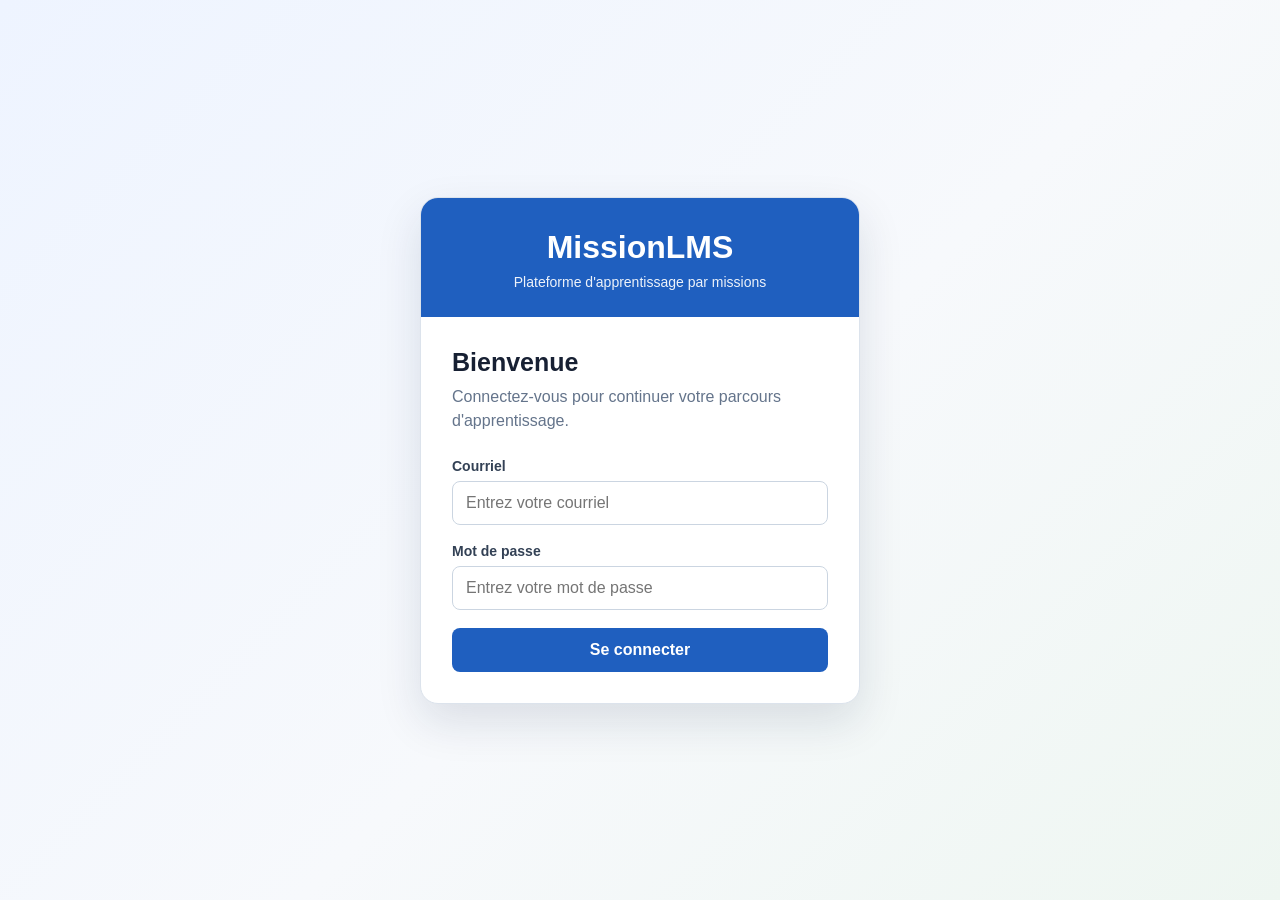
==== frontend/index.html @ 3b76dc15 "Initial MissionLMS Docker version" ====
<!DOCTYPE html>
<html lang="fr">

<head>

    <meta charset="UTF-8">

    <meta
        name="viewport"
        content="width=device-width, initial-scale=1.0"
    >

    <title>MissionLMS</title>

    <!-- CSS -->
    <link
        rel="stylesheet"
        href="css/style.css"
    >

</head>


<body>

<header>

    <div class="brand-block">
        <h1>MissionLMS</h1>
        <span class="brand-subtitle">
            Apprendre par missions
        </span>
    </div>

    <div
        class="region-mark"
        aria-label="Québec"
    >
        ⚜ Québec
    </div>

    <button
        type="button"
        class="Déconnexion-button"
        onclick="Déconnexion()"
    >
        Déconnexion
    </button>

</header>


<div class="container">

    <!-- =====================================================
         STUDENT INFORMATION
         ===================================================== -->

    <div
        id="student-card"
        class="student-card"
    >

        <h2 id="student-name">
            Chargement de l’étudiant…
        </h2>

        <p id="student-email"></p>

    </div>


    <!-- =====================================================
         MISSIONS SCREEN
         ===================================================== -->

    <div id="missions-screen">

        <h2>Mes missions</h2>

        <div id="missions">
            Chargement des missions…
        </div>

    </div>


    <!-- =====================================================
         MISSION SCREEN
         ===================================================== -->

    <div
        id="mission-screen"
        style="display: none;"
    >

        <button
            class="back-button"
            onclick="showMissions()"
        >
            ← Retour aux missions
        </button>


        <h2 id="mission-title">
            Mission
        </h2>


        <div id="mission-status"></div>


        <!-- =================================================
             LESSONS
             ================================================= -->

        <h3>Leçons</h3>

        <div id="lessons">
            Chargement des leçons…
        </div>


        <!-- =================================================
             ASSIGNMENTS
             ================================================= -->

        <h3>Travail</h3>

        <div id="assignments">
            Chargement du travail…
        </div>

    </div>

</div>


<!-- =========================================================
     JAVASCRIPT
     ========================================================= -->

<script src="js/auth.js"></script>

<!-- Cache-busting: force the browser to load the current app.js -->
<script src="js/app.js?v=2"></script>

</body>

</html>
---- frontend/css/style.css ----
:root {
    --primary: #1f5fbf;
    --primary-dark: #174a95;
    --primary-soft: #eaf2ff;

    --success: #16803c;
    --success-soft: #eaf8ef;

    --warning: #a16207;
    --warning-soft: #fff7df;

    --danger: #b42318;
    --danger-soft: #fff0ef;

    --text: #172033;
    --muted: #64748b;
    --border: #dce3ec;
    --surface: #fff;
    --background: #f4f7fb;

    --shadow: 0 8px 25px rgba(15, 35, 65, .08);
    --radius: 14px;
}


/* =========================================================
   GLOBAL
   ========================================================= */

* {
    box-sizing: border-box;
}

body {
    margin: 0;
    font-family: Arial, Helvetica, sans-serif;
    background: var(--background);
    color: var(--text);
}

button,
input,
textarea,
select {
    font: inherit;
}


/* =========================================================
   HEADER
   ========================================================= */

header {
    min-height: 72px;
    background: #fff;
    border-bottom: 1px solid var(--border);

    display: flex;
    align-items: center;
    gap: 20px;

    padding: 14px 32px;

    position: sticky;
    top: 0;
    z-index: 20;
}

.brand-block {
    min-width: 190px;
}

.brand-block h1 {
    margin: 0;
    color: var(--primary);
    font-size: 24px;
    letter-spacing: -.4px;
}

.brand-subtitle {
    display: block;
    margin-top: 2px;
    color: var(--muted);
    font-size: 12px;
}

.region-mark {
    color: #1f2937;
    font-weight: 700;
    white-space: nowrap;
    letter-spacing: .2px;
}

header .region-mark {
    margin-left: auto;
}

.logout-button {
    border: 1px solid var(--border);
    background: #fff;
    color: #334155;

    padding: 9px 15px;
    border-radius: 8px;

    cursor: pointer;
    font-weight: 600;
}

.logout-button:hover {
    background: #f8fafc;
    border-color: #b9c4d2;
}


/* =========================================================
   GENERAL CONTAINER
   ========================================================= */

.container {
    width: min(100% - 32px, 980px);
    margin: 34px auto 60px;
}


/* =========================================================
   STUDENT
   ========================================================= */

.student-card {
    background: var(--surface);
    border: 1px solid var(--border);
    border-radius: var(--radius);

    padding: 25px 28px;
    margin-bottom: 28px;

    box-shadow: var(--shadow);
}

.student-card h2 {
    margin: 0 0 6px;
    font-size: 25px;
}

.student-card p {
    margin: 0;
    color: var(--muted);
}

#missions-screen > h2 {
    margin: 0 0 18px;
    font-size: 25px;
}


/* =========================================================
   MISSIONS
   ========================================================= */

.mission {
    background: #fff;
    border: 1px solid var(--border);
    border-left: 5px solid #cbd5e1;
    border-radius: var(--radius);

    padding: 23px 24px;
    margin-bottom: 15px;

    box-shadow: 0 3px 12px rgba(15, 35, 65, .05);

    transition: .15s;
}

.mission.unlocked {
    border-left-color: var(--success);
}

.mission.unlocked:hover {
    transform: translateY(-1px);
    box-shadow: var(--shadow);
}

.mission.locked {
    opacity: .65;
    background: #f9fafb;
}

.mission h3 {
    margin: 0 0 15px;
    font-size: 19px;
}

.mission p {
    margin: 8px 0;
    color: #475569;
}


/* =========================================================
   STATUS
   ========================================================= */

.status {
    display: inline-flex;
    align-items: center;

    margin: 13px 0 3px;
    padding: 6px 10px;

    border-radius: 999px;

    font-size: 13px;
    font-weight: 700;
}

.status.unlocked {
    background: var(--success-soft);
    color: var(--success);
}

.status.locked {
    background: #eef1f5;
    color: #64748b;
}

.status.completed {
    background: var(--primary-soft);
    color: var(--primary);
}


/* =========================================================
   BUTTONS
   ========================================================= */

.mission-button,
.back-button,
.submit-button {
    border: 0;
    border-radius: 8px;

    cursor: pointer;
    font-weight: 700;

    transition: .2s;
}

.mission-button {
    padding: 10px 17px;
    margin-top: 12px;
}

.open-button {
    background: var(--primary);
    color: #fff;
}

.open-button:hover {
    background: var(--primary-dark);
}

.locked-button {
    background: #e2e8f0;
    color: #64748b;
    cursor: not-allowed;
}

.back-button {
    background: #334155;
    color: #fff;

    padding: 10px 17px;
    margin-bottom: 22px;
}

.back-button:hover {
    background: #1e293b;
}

.submit-button {
    background: var(--success);
    color: #fff;

    padding: 12px 20px;
    margin-top: 12px;
}

.submit-button:hover {
    background: #116530;
}

.submit-button:disabled {
    background: #94a3b8;
    cursor: not-allowed;
}


/* =========================================================
   MISSION DETAILS
   ========================================================= */

#mission-title {
    margin: 0 0 8px;
    font-size: 28px;
}

#mission-screen > h3 {
    margin: 30px 0 14px;
    font-size: 20px;
}


/* =========================================================
   LESSONS / ASSIGNMENTS
   ========================================================= */

.lesson,
.assignment {
    background: #fff;

    border: 1px solid var(--border);
    border-radius: var(--radius);

    padding: 25px;
    margin-bottom: 18px;

    box-shadow: 0 3px 12px rgba(15, 35, 65, .05);
}

.lesson {
    border-left: 4px solid var(--primary);
}

.assignment {
    border-left: 4px solid #7c3aed;
}

.lesson h3,
.assignment h3 {
    margin: 0 0 14px;
    font-size: 19px;
}

.lesson-content,
.assignment-instructions {
    line-height: 1.75;
    color: #334155;
    white-space: pre-wrap;
}


/* =========================================================
   ASSIGNMENT ANSWER
   ========================================================= */

.answer-label {
    display: block;

    margin-top: 22px;
    margin-bottom: 8px;

    font-weight: 700;
    color: #334155;
}

.answer-box {
    width: 100%;
    min-height: 220px;

    padding: 14px;

    border: 1px solid #cbd5e1;
    border-radius: 9px;

    background: #fbfcfe;
    color: #172033;

    font-family: Consolas, "Courier New", monospace;
    font-size: 14px;
    line-height: 1.55;

    resize: vertical;
}

.answer-box:focus {
    outline: none;
    border-color: var(--primary);

    box-shadow:
        0 0 0 3px rgba(31, 95, 191, .12);
}


/* =========================================================
   RESULTS
   ========================================================= */

.submission-result {
    margin-top: 18px;
    padding: 16px;
    border-radius: 10px;
}

.success {
    background: var(--success-soft);
    color: #166534;
    border: 1px solid #b7e4c7;
}

.warning {
    background: var(--warning-soft);
    color: #854d0e;
    border: 1px solid #f1d58a;
}

.error {
    background: var(--danger-soft);
    color: #991b1b;

    padding: 15px;
    border-radius: 9px;

    border: 1px solid #f4c7c3;
}

.loading,
.no-data {
    color: var(--muted);
}

.no-data {
    padding: 12px 0;
}

.score {
    font-size: 22px;
    font-weight: 800;
    margin-top: 10px;
}


/* =========================================================
   LOGIN PAGE
   ========================================================= */

.login-page {
    min-height: 100vh;

    background: linear-gradient(
        135deg,
        #eef4ff 0%,
        #f7f9fc 55%,
        #eef6f1 100%
    );
}

.login-container {
    min-height: 100vh;

    display: flex;
    align-items: center;
    justify-content: center;

    padding: 24px;
}

.login-card {
    width: 100%;
    max-width: 440px;

    overflow: hidden;

    background: #fff;

    border: 1px solid var(--border);
    border-radius: 18px;

    box-shadow:
        0 18px 45px rgba(15, 35, 65, .12);
}

.login-header {
    padding: 31px 30px 27px;

    background: var(--primary);
    color: #fff;

    text-align: center;
}

.login-header h1 {
    margin: 0;
    font-size: 32px;
}

.login-header p {
    margin: 8px 0 0;
    font-size: 14px;
    opacity: .92;
}

.login-content {
    padding: 31px;
}

.login-content h2 {
    margin: 0;
    font-size: 25px;
}

.login-subtitle {
    color: var(--muted);

    margin: 8px 0 25px;

    line-height: 1.5;
}


/* =========================================================
   LOGIN FORM
   ========================================================= */

.form-group {
    margin-bottom: 18px;
}

.form-group label {
    display: block;

    margin-bottom: 7px;

    font-size: 14px;
    font-weight: 700;

    color: #334155;
}

.form-group input {
    width: 100%;

    padding: 12px 13px;

    border: 1px solid #cbd5e1;
    border-radius: 8px;

    background: #fff;

    outline: none;
}

.form-group input:focus {
    border-color: var(--primary);

    box-shadow:
        0 0 0 3px rgba(31, 95, 191, .12);
}

.login-button {
    width: 100%;

    padding: 13px;

    border: 0;
    border-radius: 8px;

    background: var(--primary);
    color: #fff;

    font-weight: 700;

    cursor: pointer;
}

.login-button:hover {
    background: var(--primary-dark);
}

.login-error:empty {
    display: none;
}

.login-error {
    margin: 16px 0 0;

    padding: 10px 12px;

    border-radius: 8px;

    background: var(--danger-soft);
    color: var(--danger);

    text-align: center;

    font-size: 14px;
}


/* =========================================================
   RESPONSIVE
   ========================================================= */

@media (max-width: 700px) {

    header {
        padding: 13px 17px;
    }

    header .region-mark {
        display: none;
    }

    .container {
        width: min(100% - 22px, 980px);
        margin-top: 22px;
    }

    .student-card,
    .lesson,
    .assignment {
        padding: 20px;
    }
}
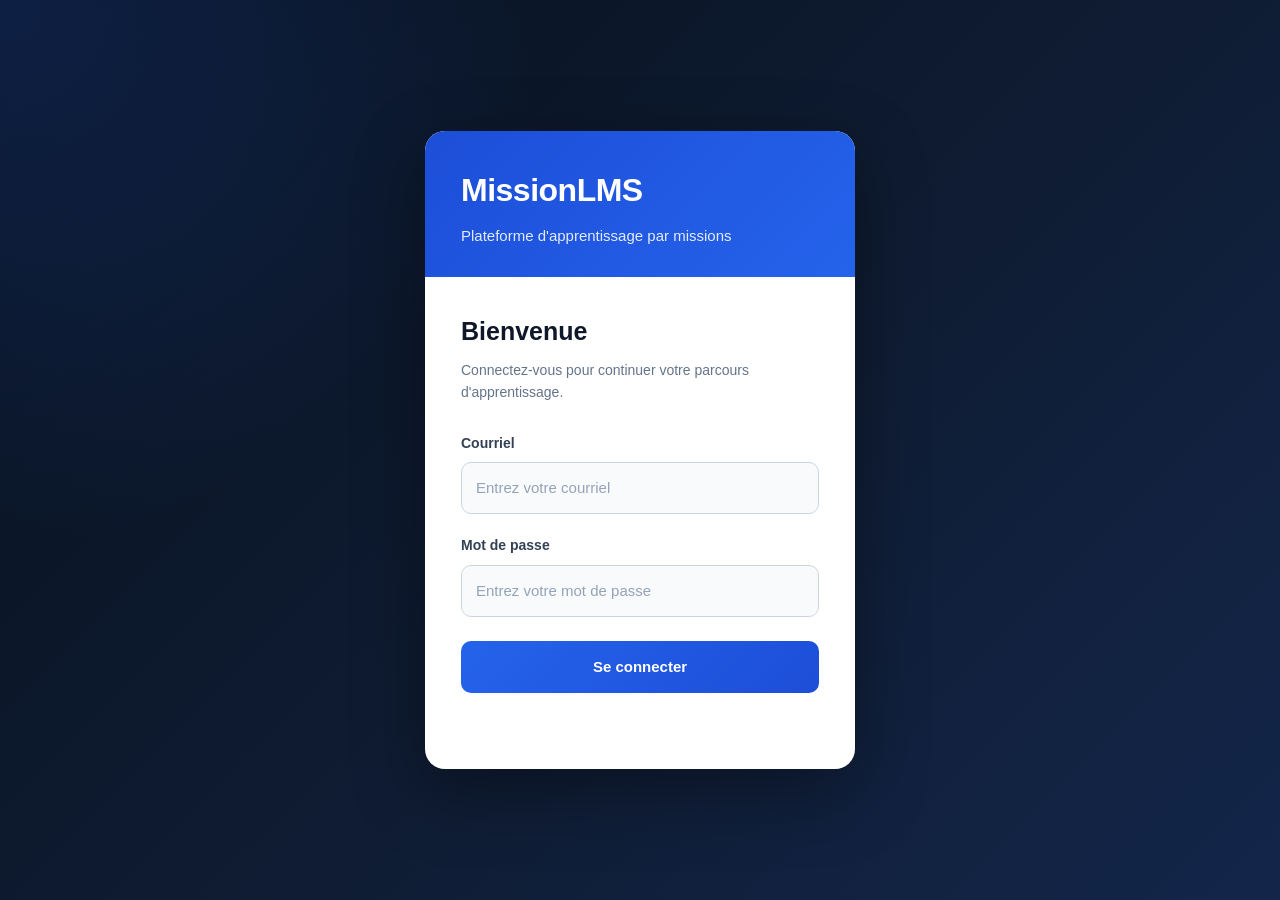
==== commit 8fe1831a: "Add media gallery and lesson resources" ====
--- a/frontend/index.html
+++ b/frontend/index.html
@@ -2,7 +2,6 @@
 <html lang="fr">
 
 <head>
-
     <meta charset="UTF-8">
 
     <meta
@@ -12,139 +11,157 @@
 
     <title>MissionLMS</title>
 
-    <!-- CSS -->
     <link
         rel="stylesheet"
-        href="css/style.css"
+        href="css/style.css?v=3"
     >
-
 </head>
-
 
 <body>
 
-<header>
+    <!-- =====================================================
+         HEADER
+         ===================================================== -->
 
-    <div class="brand-block">
-        <h1>MissionLMS</h1>
-        <span class="brand-subtitle">
-            Apprendre par missions
-        </span>
-    </div>
+    <header>
 
-    <div
-        class="region-mark"
-        aria-label="Québec"
-    >
-        ⚜ Québec
-    </div>
+        <div>
+            <h1>MissionLMS</h1>
+            <p>Formation par missions</p>
+        </div>
 
-    <button
-        type="button"
-        class="Déconnexion-button"
-        onclick="Déconnexion()"
-    >
-        Déconnexion
-    </button>
+        <button
+            type="button"
+            class="logout-button"
+            onclick="Déconnexion()"
+        >
+            Déconnexion
+        </button>
 
-</header>
+    </header>
 
 
-<div class="container">
+    <main class="container">
 
-    <!-- =====================================================
-         STUDENT INFORMATION
-         ===================================================== -->
+        <!-- =================================================
+             STUDENT
+             ================================================= -->
 
-    <div
-        id="student-card"
-        class="student-card"
-    >
+        <section class="student-card">
 
-        <h2 id="student-name">
-            Chargement de l’étudiant…
-        </h2>
+            <div>
+                <h2 id="student-name">
+                    Chargement...
+                </h2>
 
-        <p id="student-email"></p>
+                <p id="student-email"></p>
+            </div>
 
-    </div>
-
-
-    <!-- =====================================================
-         MISSIONS SCREEN
-         ===================================================== -->
-
-    <div id="missions-screen">
-
-        <h2>Mes missions</h2>
-
-        <div id="missions">
-            Chargement des missions…
-        </div>
-
-    </div>
-
-
-    <!-- =====================================================
-         MISSION SCREEN
-         ===================================================== -->
-
-    <div
-        id="mission-screen"
-        style="display: none;"
-    >
-
-        <button
-            class="back-button"
-            onclick="showMissions()"
-        >
-            ← Retour aux missions
-        </button>
-
-
-        <h2 id="mission-title">
-            Mission
-        </h2>
-
-
-        <div id="mission-status"></div>
+        </section>
 
 
         <!-- =================================================
-             LESSONS
+             MISSIONS SCREEN
              ================================================= -->
 
-        <h3>Leçons</h3>
+        <div id="missions-screen">
 
-        <div id="lessons">
-            Chargement des leçons…
+            <section>
+
+                <h2>Mes missions</h2>
+
+                <div id="missions">
+                    <p class="loading">
+                        Chargement des missions…
+                    </p>
+                </div>
+
+            </section>
+
         </div>
 
 
         <!-- =================================================
-             ASSIGNMENTS
+             MISSION SCREEN
              ================================================= -->
 
-        <h3>Travail</h3>
+        <div
+            id="mission-screen"
+            style="display: none;"
+        >
 
-        <div id="assignments">
-            Chargement du travail…
+            <button
+                type="button"
+                class="back-button"
+                onclick="showMissions()"
+            >
+                ← Retour aux missions
+            </button>
+
+
+            <section class="mission-header">
+
+                <h2 id="mission-title">
+                    Mission
+                </h2>
+
+                <div id="mission-status"></div>
+
+            </section>
+
+
+            <!-- =============================================
+                 LESSONS
+                 ============================================= -->
+
+            <section class="content-section">
+
+                <h2>Contenu pédagogique</h2>
+
+                <div id="lessons">
+
+                    <p class="loading">
+                        Chargement des leçons…
+                    </p>
+
+                </div>
+
+            </section>
+
+
+            <!-- =============================================
+                 ASSIGNMENTS
+                 ============================================= -->
+
+            <section class="content-section">
+
+                <h2>Travail à remettre</h2>
+
+                <div id="assignments">
+
+                    <p class="loading">
+                        Chargement du travail…
+                    </p>
+
+                </div>
+
+            </section>
+
         </div>
 
-    </div>
-
-</div>
+    </main>
 
 
-<!-- =========================================================
-     JAVASCRIPT
-     ========================================================= -->
+    <!-- =====================================================
+         JAVASCRIPT
+         ===================================================== -->
 
-<script src="js/auth.js"></script>
+    <script src="js/auth.js"></script>
 
-<!-- Cache-busting: force the browser to load the current app.js -->
-<script src="js/app.js?v=2"></script>
+    <script src="js/markdown.js?v=1"></script>
+
+    <script src="js/app.js?v=3"></script>
 
 </body>
 
-</html>+</html>
--- a/frontend/css/style.css
+++ b/frontend/css/style.css
@@ -1,41 +1,68 @@
+/* =========================================================
+   MISSIONLMS — COMPLETE STYLESHEET
+   ========================================================= */
+
 :root {
-    --primary: #1f5fbf;
-    --primary-dark: #174a95;
-    --primary-soft: #eaf2ff;
-
-    --success: #16803c;
-    --success-soft: #eaf8ef;
-
-    --warning: #a16207;
-    --warning-soft: #fff7df;
-
-    --danger: #b42318;
-    --danger-soft: #fff0ef;
+    --primary: #2563eb;
+    --primary-dark: #1d4ed8;
+    --primary-soft: #dbeafe;
+
+    --success: #15803d;
+    --success-bg: #f0fdf4;
+    --success-border: #bbf7d0;
+
+    --warning: #92400e;
+    --warning-bg: #fffbeb;
+    --warning-border: #fde68a;
+
+    --danger: #b91c1c;
 
     --text: #172033;
+    --text-soft: #475569;
     --muted: #64748b;
-    --border: #dce3ec;
-    --surface: #fff;
-    --background: #f4f7fb;
-
-    --shadow: 0 8px 25px rgba(15, 35, 65, .08);
+
+    --background: #f5f7fb;
+    --surface: #ffffff;
+
+    --border: #e2e8f0;
+
+    --shadow:
+        0 8px 24px rgba(15, 23, 42, 0.07);
+
     --radius: 14px;
 }
 
 
 /* =========================================================
-   GLOBAL
+   RESET
    ========================================================= */
 
 * {
     box-sizing: border-box;
 }
 
+html {
+    scroll-behavior: smooth;
+}
+
 body {
     margin: 0;
-    font-family: Arial, Helvetica, sans-serif;
+
     background: var(--background);
+
     color: var(--text);
+
+    font-family:
+        Inter,
+        -apple-system,
+        BlinkMacSystemFont,
+        "Segoe UI",
+        Roboto,
+        Arial,
+        sans-serif;
+
+    font-size: 16px;
+    line-height: 1.6;
 }
 
 button,
@@ -45,81 +72,130 @@
     font: inherit;
 }
 
+button {
+    cursor: pointer;
+}
+
 
 /* =========================================================
    HEADER
    ========================================================= */
 
 header {
-    min-height: 72px;
-    background: #fff;
-    border-bottom: 1px solid var(--border);
-
     display: flex;
     align-items: center;
-    gap: 20px;
-
-    padding: 14px 32px;
-
-    position: sticky;
-    top: 0;
-    z-index: 20;
-}
-
-.brand-block {
-    min-width: 190px;
-}
-
-.brand-block h1 {
+    justify-content: space-between;
+
+    gap: 24px;
+
+    padding: 18px 32px;
+
+    background: #ffffff;
+    border-bottom: 1px solid var(--border);
+
+    box-shadow:
+        0 2px 10px rgba(15, 23, 42, 0.04);
+}
+
+header h1 {
     margin: 0;
-    color: var(--primary);
-    font-size: 24px;
-    letter-spacing: -.4px;
-}
-
-.brand-subtitle {
-    display: block;
-    margin-top: 2px;
+
+    color: var(--text);
+
+    font-size: 23px;
+    font-weight: 800;
+    letter-spacing: -0.4px;
+}
+
+header p {
+    margin: 2px 0 0;
+
     color: var(--muted);
-    font-size: 12px;
-}
-
-.region-mark {
-    color: #1f2937;
+
+    font-size: 13px;
+}
+
+
+/* =========================================================
+   GENERAL LAYOUT
+   ========================================================= */
+
+.container {
+    width: min(1120px, calc(100% - 40px));
+
+    margin: 30px auto 60px;
+}
+
+section {
+    margin-bottom: 24px;
+}
+
+section > h2 {
+    margin: 0 0 16px;
+
+    color: var(--text);
+
+    font-size: 21px;
+    font-weight: 800;
+}
+
+.loading {
+    color: var(--muted);
+}
+
+
+/* =========================================================
+   BUTTONS
+   ========================================================= */
+
+button {
+    border: 0;
+    border-radius: 9px;
+
+    transition:
+        background 0.15s ease,
+        border-color 0.15s ease,
+        transform 0.15s ease;
+}
+
+button:active {
+    transform: translateY(1px);
+}
+
+.logout-button {
+    padding: 9px 15px;
+
+    border: 1px solid var(--border);
+
+    background: #ffffff;
+
+    color: var(--text-soft);
+
+    font-size: 14px;
     font-weight: 700;
-    white-space: nowrap;
-    letter-spacing: .2px;
-}
-
-header .region-mark {
-    margin-left: auto;
-}
-
-.logout-button {
-    border: 1px solid var(--border);
-    background: #fff;
-    color: #334155;
-
-    padding: 9px 15px;
-    border-radius: 8px;
-
-    cursor: pointer;
-    font-weight: 600;
 }
 
 .logout-button:hover {
     background: #f8fafc;
-    border-color: #b9c4d2;
-}
-
-
-/* =========================================================
-   GENERAL CONTAINER
-   ========================================================= */
-
-.container {
-    width: min(100% - 32px, 980px);
-    margin: 34px auto 60px;
+}
+
+.back-button {
+    margin-bottom: 20px;
+    padding: 9px 14px;
+
+    border: 1px solid var(--border);
+
+    background: #ffffff;
+
+    color: var(--text-soft);
+
+    font-size: 14px;
+    font-weight: 700;
+}
+
+.back-button:hover {
+    border-color: #cbd5e1;
+    background: #f8fafc;
 }
 
 
@@ -128,497 +204,1277 @@
    ========================================================= */
 
 .student-card {
-    background: var(--surface);
+    display: flex;
+    align-items: center;
+    justify-content: space-between;
+
+    margin-bottom: 28px;
+    padding: 18px 22px;
+
     border: 1px solid var(--border);
     border-radius: var(--radius);
 
-    padding: 25px 28px;
-    margin-bottom: 28px;
+    background: var(--surface);
 
     box-shadow: var(--shadow);
 }
 
 .student-card h2 {
-    margin: 0 0 6px;
-    font-size: 25px;
+    margin: 0;
+
+    font-size: 18px;
+    font-weight: 800;
 }
 
 .student-card p {
+    margin: 3px 0 0;
+
+    color: var(--muted);
+
+    font-size: 14px;
+}
+
+
+/* =========================================================
+   MISSIONS LIST
+   ========================================================= */
+
+#missions {
+    display: grid;
+
+    grid-template-columns:
+        repeat(auto-fit, minmax(270px, 1fr));
+
+    gap: 18px;
+}
+
+.mission-card {
+    position: relative;
+
+    padding: 22px;
+
+    border: 1px solid var(--border);
+    border-radius: var(--radius);
+
+    background: var(--surface);
+
+    box-shadow: var(--shadow);
+
+    transition:
+        transform 0.15s ease,
+        box-shadow 0.15s ease,
+        border-color 0.15s ease;
+}
+
+.mission-card:hover {
+    transform: translateY(-2px);
+
+    border-color: #cbd5e1;
+
+    box-shadow:
+        0 12px 30px rgba(15, 23, 42, 0.09);
+}
+
+.mission-card h3 {
+    margin: 0 0 8px;
+
+    color: var(--text);
+
+    font-size: 18px;
+    font-weight: 800;
+}
+
+.mission-card p {
+    margin: 7px 0;
+
+    color: var(--text-soft);
+}
+
+.mission-card button {
+    margin-top: 12px;
+    padding: 9px 14px;
+
+    background: var(--primary);
+
+    color: #ffffff;
+
+    font-weight: 700;
+}
+
+.mission-card button:hover {
+    background: var(--primary-dark);
+}
+
+
+/* =========================================================
+   MISSION HEADER
+   ========================================================= */
+
+.mission-header {
+    padding: 22px 24px;
+
+    border: 1px solid var(--border);
+    border-radius: var(--radius);
+
+    background: var(--surface);
+
+    box-shadow: var(--shadow);
+}
+
+.mission-header h2 {
+    margin: 0 0 10px;
+
+    font-size: 24px;
+    font-weight: 850;
+    letter-spacing: -0.3px;
+}
+
+#mission-status {
+    color: var(--success);
+
+    font-size: 14px;
+    font-weight: 750;
+}
+
+
+/* =========================================================
+   CONTENT SECTIONS
+   ========================================================= */
+
+.content-section {
+    margin-top: 24px;
+}
+
+#lessons,
+#assignments {
+    display: flex;
+    flex-direction: column;
+
+    gap: 20px;
+}
+
+
+/* =========================================================
+   LESSON CARD
+   ========================================================= */
+
+.lesson {
+    overflow: hidden;
+
+    border: 1px solid var(--border);
+    border-radius: var(--radius);
+
+    background: var(--surface);
+
+    box-shadow: var(--shadow);
+}
+
+.lesson > h3 {
     margin: 0;
-    color: var(--muted);
-}
-
-#missions-screen > h2 {
-    margin: 0 0 18px;
-    font-size: 25px;
-}
-
-
-/* =========================================================
-   MISSIONS
-   ========================================================= */
-
-.mission {
-    background: #fff;
-    border: 1px solid var(--border);
-    border-left: 5px solid #cbd5e1;
-    border-radius: var(--radius);
-
-    padding: 23px 24px;
-    margin-bottom: 15px;
-
-    box-shadow: 0 3px 12px rgba(15, 35, 65, .05);
-
-    transition: .15s;
-}
-
-.mission.unlocked {
-    border-left-color: var(--success);
-}
-
-.mission.unlocked:hover {
-    transform: translateY(-1px);
-    box-shadow: var(--shadow);
-}
-
-.mission.locked {
-    opacity: .65;
-    background: #f9fafb;
-}
-
-.mission h3 {
-    margin: 0 0 15px;
+    padding: 18px 24px;
+
+    border-bottom: 1px solid var(--border);
+
+    background: #f8fafc;
+
+    color: var(--text);
+
+    font-size: 17px;
+    font-weight: 800;
+}
+
+.lesson-content {
+    padding: 26px 30px;
+}
+
+
+/* =========================================================
+   MARKDOWN — GENERAL
+   ========================================================= */
+
+.markdown-content {
+    white-space: normal;
+
+    color: var(--text-soft);
+
+    line-height: 1.65;
+}
+
+.markdown-content p {
+    margin: 11px 0 15px;
+
+    color: var(--text-soft);
+
+    line-height: 1.7;
+}
+
+
+/* =========================================================
+   MARKDOWN — MISSION TITLE
+   ========================================================= */
+
+.markdown-content h2 {
+    margin: 0 0 30px;
+    padding: 17px 20px;
+
+    border: 1px solid var(--primary-soft);
+    border-left: 5px solid var(--primary);
+    border-radius: 10px;
+
+    background: #f8fbff;
+
+    color: var(--text);
+
+    font-size: 24px;
+    font-weight: 850;
+    line-height: 1.3;
+}
+
+
+/* =========================================================
+   MARKDOWN — STEPS
+   ========================================================= */
+
+.markdown-content h3 {
+    margin: 30px 0 16px;
+    padding-bottom: 10px;
+
+    border-bottom: 1px solid var(--border);
+
+    color: var(--text);
+
     font-size: 19px;
-}
-
-.mission p {
-    margin: 8px 0;
-    color: #475569;
-}
-
-
-/* =========================================================
-   STATUS
-   ========================================================= */
-
-.status {
+    font-weight: 800;
+    line-height: 1.35;
+}
+
+.markdown-content h4 {
+    margin: 24px 0 12px;
+
+    color: var(--text);
+
+    font-size: 17px;
+    font-weight: 800;
+}
+
+
+/* =========================================================
+   MARKDOWN — ACTION ITEMS
+   ========================================================= */
+
+.markdown-content .markdown-item {
+    display: flex;
+    align-items: flex-start;
+
+    gap: 10px;
+
+    margin: 5px 0;
+    padding: 6px 9px;
+
+    border-radius: 7px;
+
+    color: var(--text-soft);
+
+    line-height: 1.55;
+}
+
+.markdown-content .markdown-item:hover {
+    background: #f8fafc;
+}
+
+.markdown-content .markdown-bullet {
+    flex: 0 0 18px;
+
     display: inline-flex;
     align-items: center;
-
-    margin: 13px 0 3px;
-    padding: 6px 10px;
+    justify-content: center;
+
+    padding-top: 1px;
+
+    color: var(--primary);
+
+    font-size: 14px;
+    font-weight: 900;
+}
+
+
+/* =========================================================
+   MARKDOWN — ◆ DETAIL ITEMS
+   ========================================================= */
+
+.markdown-content .markdown-diamond {
+    margin: 3px 0;
+    padding: 5px 9px;
+}
+
+.markdown-content .markdown-diamond .markdown-bullet {
+    font-size: 9px;
+}
+
+
+/* =========================================================
+   MARKDOWN — SUCCESS
+   ========================================================= */
+
+.markdown-content .markdown-check {
+    display: flex;
+    align-items: flex-start;
+
+    gap: 10px;
+
+    margin: 12px 0 16px;
+    padding: 10px 13px;
+
+    border: 1px solid var(--success-border);
+    border-radius: 8px;
+
+    background: var(--success-bg);
+
+    color: var(--success);
+
+    font-weight: 700;
+    line-height: 1.5;
+}
+
+.markdown-content .markdown-check-icon {
+    flex: 0 0 20px;
+
+    font-weight: 900;
+}
+
+
+/* =========================================================
+   MARKDOWN — WARNING
+   ========================================================= */
+
+.markdown-content .markdown-warning {
+    display: flex;
+    align-items: flex-start;
+
+    gap: 10px;
+
+    margin: 14px 0 17px;
+    padding: 11px 13px;
+
+    border: 1px solid var(--warning-border);
+    border-radius: 8px;
+
+    background: var(--warning-bg);
+
+    color: var(--warning);
+
+    line-height: 1.55;
+}
+
+.markdown-content .markdown-warning-icon {
+    flex: 0 0 20px;
+
+    font-weight: 900;
+}
+
+
+/* =========================================================
+   MARKDOWN — CHECKLIST
+   ========================================================= */
+
+.markdown-content .markdown-checklist {
+    display: flex;
+    align-items: flex-start;
+
+    gap: 10px;
+
+    margin: 4px 0;
+    padding: 6px 9px;
+
+    border-radius: 7px;
+
+    color: var(--text-soft);
+}
+
+.markdown-content .markdown-checkbox {
+    flex: 0 0 20px;
+
+    color: var(--primary);
+
+    font-size: 18px;
+    font-weight: 800;
+    line-height: 1.25;
+}
+
+
+/* =========================================================
+   MARKDOWN — LINKS
+   ========================================================= */
+
+.markdown-content a {
+    color: var(--primary);
+
+    font-weight: 650;
+    text-decoration: none;
+
+    overflow-wrap: anywhere;
+}
+
+.markdown-content a:hover {
+    text-decoration: underline;
+}
+
+
+/* =========================================================
+   MARKDOWN — INLINE CODE
+   ========================================================= */
+
+.markdown-content .inline-code {
+    display: inline-block;
+
+    padding: 2px 7px;
+
+    border: 1px solid #d8dee8;
+    border-radius: 5px;
+
+    background: #f1f5f9;
+
+    color: #1e293b;
+
+    font-family:
+        Consolas,
+        "Courier New",
+        monospace;
+
+    font-size: 0.92em;
+}
+
+
+/* =========================================================
+   MARKDOWN — CODE / PROMPT BOXES
+   ========================================================= */
+
+.markdown-content .code-block {
+    margin: 14px 0 20px;
+
+    overflow: hidden;
+
+    border: 1px solid #263244;
+    border-radius: 9px;
+
+    background: #111827;
+
+    box-shadow:
+        0 5px 14px rgba(15, 23, 42, 0.10);
+}
+
+.markdown-content .code-language {
+    padding: 6px 15px;
+
+    border-bottom: 1px solid #334155;
+
+    background: #1e293b;
+
+    color: #94a3b8;
+
+    font-family:
+        Consolas,
+        "Courier New",
+        monospace;
+
+    font-size: 11px;
+    font-weight: 700;
+
+    text-transform: uppercase;
+}
+
+.markdown-content pre {
+    margin: 0;
+    padding: 16px 18px;
+
+    overflow-x: auto;
+
+    background: transparent;
+
+    white-space: pre-wrap;
+    word-break: normal;
+}
+
+.markdown-content pre code {
+    padding: 0;
+
+    border: 0;
+
+    background: transparent;
+
+    color: #f8fafc;
+
+    font-family:
+        Consolas,
+        "Courier New",
+        monospace;
+
+    font-size: 14px;
+    line-height: 1.6;
+}
+
+
+/* =========================================================
+   MARKDOWN — SEPARATOR
+   ========================================================= */
+
+.markdown-content hr {
+    height: 1px;
+
+    margin: 26px 0;
+
+    border: 0;
+
+    background: var(--border);
+}
+
+
+/* =========================================================
+   MARKDOWN — EMPHASIS
+   ========================================================= */
+
+.markdown-content strong {
+    color: var(--text);
+
+    font-weight: 800;
+}
+
+
+/* =========================================================
+   ASSIGNMENTS
+   ========================================================= */
+
+.assignment {
+    padding: 22px 24px;
+
+    border: 1px solid var(--border);
+    border-radius: var(--radius);
+
+    background: var(--surface);
+
+    box-shadow: var(--shadow);
+}
+
+.assignment h3 {
+    margin: 0 0 12px;
+
+    color: var(--text);
+
+    font-size: 18px;
+    font-weight: 800;
+}
+
+.assignment-instructions {
+    margin: 12px 0;
+
+    white-space: pre-wrap;
+
+    color: var(--text-soft);
+
+    line-height: 1.7;
+}
+
+.assignment textarea {
+    width: 100%;
+    min-height: 150px;
+
+    margin-top: 14px;
+    padding: 13px 14px;
+
+    resize: vertical;
+
+    border: 1px solid #cbd5e1;
+    border-radius: 9px;
+
+    background: #ffffff;
+
+    color: var(--text);
+
+    outline: none;
+}
+
+.assignment textarea:focus {
+    border-color: var(--primary);
+
+    box-shadow:
+        0 0 0 3px rgba(37, 99, 235, 0.10);
+}
+
+.assignment button {
+    margin-top: 12px;
+    padding: 10px 16px;
+
+    background: var(--primary);
+
+    color: #ffffff;
+
+    font-weight: 750;
+}
+
+.assignment button:hover {
+    background: var(--primary-dark);
+}
+
+
+/* =========================================================
+   COMMON STATUS / FEEDBACK CLASSES
+   ========================================================= */
+
+.success,
+.completed {
+    color: var(--success);
+}
+
+.error {
+    color: var(--danger);
+}
+
+.feedback {
+    margin-top: 14px;
+    padding: 12px 14px;
+
+    border-radius: 8px;
+
+    background: #f8fafc;
+
+    color: var(--text-soft);
+}
+
+
+/* =========================================================
+   RESPONSIVE
+   ========================================================= */
+
+@media (max-width: 700px) {
+
+    header {
+        padding: 15px 18px;
+    }
+
+    header h1 {
+        font-size: 20px;
+    }
+
+    .container {
+        width: min(100% - 24px, 1120px);
+
+        margin-top: 20px;
+    }
+
+    .student-card {
+        padding: 16px 18px;
+    }
+
+    .mission-header {
+        padding: 18px;
+    }
+
+    .mission-header h2 {
+        font-size: 21px;
+    }
+
+    .lesson > h3 {
+        padding: 15px 17px;
+    }
+
+    .lesson-content {
+        padding: 20px 17px;
+    }
+
+    .markdown-content h2 {
+        margin-bottom: 24px;
+        padding: 14px 15px;
+
+        font-size: 21px;
+    }
+
+    .markdown-content h3 {
+        margin-top: 26px;
+
+        font-size: 18px;
+    }
+
+    .markdown-content .markdown-item,
+    .markdown-content .markdown-diamond,
+    .markdown-content .markdown-check,
+    .markdown-content .markdown-warning,
+    .markdown-content .markdown-checklist {
+        padding-left: 7px;
+        padding-right: 7px;
+    }
+
+    .markdown-content pre {
+        padding: 14px;
+    }
+
+    .markdown-content pre code {
+        font-size: 13px;
+    }
+
+    #missions {
+        grid-template-columns: 1fr;
+    }
+}
+/* =========================================================
+   MISSION CARDS — ACTUAL APP.JS CLASSES
+   ========================================================= */
+
+#missions {
+    display: grid;
+    grid-template-columns: repeat(auto-fit, minmax(300px, 1fr));
+    gap: 20px;
+}
+
+/* Mission card */
+.mission {
+    padding: 24px;
+
+    border: 1px solid #e2e8f0;
+    border-radius: 14px;
+
+    background: #ffffff;
+
+    box-shadow:
+        0 8px 24px rgba(15, 23, 42, 0.07);
+
+    transition:
+        transform 0.15s ease,
+        box-shadow 0.15s ease,
+        border-color 0.15s ease;
+}
+
+.mission:hover {
+    transform: translateY(-2px);
+
+    box-shadow:
+        0 12px 30px rgba(15, 23, 42, 0.10);
+}
+
+/* Unlocked mission */
+.mission.unlocked {
+    border-left: 4px solid #2563eb;
+}
+
+/* Locked mission */
+.mission.locked {
+    opacity: 0.72;
+    border-left: 4px solid #94a3b8;
+}
+
+/* Mission title */
+.mission h3 {
+    margin: 0 0 16px;
+
+    color: #172033;
+
+    font-size: 18px;
+    font-weight: 800;
+    line-height: 1.4;
+}
+
+/* Mission information */
+.mission > p {
+    margin: 7px 0;
+
+    color: #475569;
+
+    font-size: 14px;
+}
+
+/* Status */
+.mission .status {
+    display: inline-flex;
+    align-items: center;
+
+    margin: 14px 0 4px;
+    padding: 5px 10px;
 
     border-radius: 999px;
 
     font-size: 13px;
-    font-weight: 700;
-}
-
-.status.unlocked {
-    background: var(--success-soft);
-    color: var(--success);
-}
-
-.status.locked {
-    background: #eef1f5;
+    font-weight: 750;
+}
+
+.mission .status.unlocked {
+    background: #eff6ff;
+    color: #1d4ed8;
+}
+
+.mission .status.completed {
+    background: #f0fdf4;
+    color: #15803d;
+}
+
+.mission .status.locked {
+    background: #f1f5f9;
     color: #64748b;
 }
 
-.status.completed {
-    background: var(--primary-soft);
-    color: var(--primary);
-}
-
-
-/* =========================================================
-   BUTTONS
-   ========================================================= */
-
-.mission-button,
-.back-button,
-.submit-button {
+/* Mission buttons */
+.mission-button {
+    display: block;
+
+    width: fit-content;
+
+    margin-top: 16px;
+    padding: 10px 16px;
+
     border: 0;
     border-radius: 8px;
 
+    font-size: 14px;
+    font-weight: 750;
+
     cursor: pointer;
-    font-weight: 700;
-
-    transition: .2s;
-}
-
-.mission-button {
-    padding: 10px 17px;
-    margin-top: 12px;
-}
-
+
+    transition:
+        background 0.15s ease,
+        transform 0.15s ease;
+}
+
+/* Start / review */
 .open-button {
-    background: var(--primary);
-    color: #fff;
+    background: #2563eb;
+    color: #ffffff;
 }
 
 .open-button:hover {
-    background: var(--primary-dark);
-}
-
+    background: #1d4ed8;
+}
+
+.open-button:active {
+    transform: translateY(1px);
+}
+
+/* Locked button */
 .locked-button {
     background: #e2e8f0;
     color: #64748b;
+
     cursor: not-allowed;
 }
 
-.back-button {
-    background: #334155;
-    color: #fff;
-
-    padding: 10px 17px;
-    margin-bottom: 22px;
-}
-
-.back-button:hover {
-    background: #1e293b;
-}
-
-.submit-button {
-    background: var(--success);
-    color: #fff;
-
-    padding: 12px 20px;
-    margin-top: 12px;
-}
-
-.submit-button:hover {
-    background: #116530;
-}
-
-.submit-button:disabled {
-    background: #94a3b8;
-    cursor: not-allowed;
-}
-
-
-/* =========================================================
-   MISSION DETAILS
-   ========================================================= */
-
-#mission-title {
-    margin: 0 0 8px;
-    font-size: 28px;
-}
-
-#mission-screen > h3 {
-    margin: 30px 0 14px;
-    font-size: 20px;
-}
-
-
-/* =========================================================
-   LESSONS / ASSIGNMENTS
-   ========================================================= */
-
-.lesson,
-.assignment {
-    background: #fff;
-
-    border: 1px solid var(--border);
-    border-radius: var(--radius);
-
-    padding: 25px;
-    margin-bottom: 18px;
-
-    box-shadow: 0 3px 12px rgba(15, 35, 65, .05);
-}
-
-.lesson {
-    border-left: 4px solid var(--primary);
-}
-
-.assignment {
-    border-left: 4px solid #7c3aed;
-}
-
-.lesson h3,
-.assignment h3 {
-    margin: 0 0 14px;
-    font-size: 19px;
-}
-
-.lesson-content,
-.assignment-instructions {
-    line-height: 1.75;
-    color: #334155;
-    white-space: pre-wrap;
-}
-
-
-/* =========================================================
-   ASSIGNMENT ANSWER
-   ========================================================= */
-
-.answer-label {
-    display: block;
-
-    margin-top: 22px;
-    margin-bottom: 8px;
-
-    font-weight: 700;
-    color: #334155;
-}
-
-.answer-box {
-    width: 100%;
-    min-height: 220px;
-
-    padding: 14px;
-
-    border: 1px solid #cbd5e1;
-    border-radius: 9px;
-
-    background: #fbfcfe;
-    color: #172033;
-
-    font-family: Consolas, "Courier New", monospace;
-    font-size: 14px;
-    line-height: 1.55;
-
-    resize: vertical;
-}
-
-.answer-box:focus {
-    outline: none;
-    border-color: var(--primary);
-
-    box-shadow:
-        0 0 0 3px rgba(31, 95, 191, .12);
-}
-
-
-/* =========================================================
-   RESULTS
-   ========================================================= */
-
-.submission-result {
-    margin-top: 18px;
-    padding: 16px;
-    border-radius: 10px;
-}
-
-.success {
-    background: var(--success-soft);
-    color: #166534;
-    border: 1px solid #b7e4c7;
-}
-
-.warning {
-    background: var(--warning-soft);
-    color: #854d0e;
-    border: 1px solid #f1d58a;
-}
-
-.error {
-    background: var(--danger-soft);
-    color: #991b1b;
-
-    padding: 15px;
-    border-radius: 9px;
-
-    border: 1px solid #f4c7c3;
-}
-
-.loading,
-.no-data {
-    color: var(--muted);
-}
-
-.no-data {
-    padding: 12px 0;
-}
-
-.score {
-    font-size: 22px;
-    font-weight: 800;
-    margin-top: 10px;
-}
-
-
+/* Mobile */
+@media (max-width: 700px) {
+    #missions {
+        grid-template-columns: 1fr;
+    }
+
+    .mission {
+        padding: 20px;
+    }
+}
 /* =========================================================
    LOGIN PAGE
    ========================================================= */
 
 .login-page {
+    margin: 0;
     min-height: 100vh;
-
-    background: linear-gradient(
-        135deg,
-        #eef4ff 0%,
-        #f7f9fc 55%,
-        #eef6f1 100%
-    );
+    font-family: Inter, "Segoe UI", Arial, sans-serif;
+    background:
+        radial-gradient(circle at top left, rgba(37, 99, 235, 0.18), transparent 35%),
+        linear-gradient(135deg, #08111f 0%, #0f1c33 55%, #13264a 100%);
+    color: #0f172a;
 }
 
 .login-container {
     min-height: 100vh;
-
     display: flex;
     align-items: center;
     justify-content: center;
-
     padding: 24px;
+    box-sizing: border-box;
 }
 
 .login-card {
     width: 100%;
-    max-width: 440px;
-
+    max-width: 430px;
+    background: #ffffff;
+    border-radius: 20px;
     overflow: hidden;
-
-    background: #fff;
-
-    border: 1px solid var(--border);
-    border-radius: 18px;
-
-    box-shadow:
-        0 18px 45px rgba(15, 35, 65, .12);
+    box-shadow: 0 24px 70px rgba(0, 0, 0, 0.35);
 }
 
 .login-header {
-    padding: 31px 30px 27px;
-
-    background: var(--primary);
-    color: #fff;
-
-    text-align: center;
+    padding: 34px 36px 30px;
+    background: linear-gradient(135deg, #1d4ed8, #2563eb);
+    color: #ffffff;
 }
 
 .login-header h1 {
+    margin: 0 0 8px;
+    font-size: 32px;
+    font-weight: 800;
+    letter-spacing: -0.5px;
+}
+
+.login-header p {
     margin: 0;
-    font-size: 32px;
-}
-
-.login-header p {
-    margin: 8px 0 0;
+    font-size: 15px;
+    line-height: 1.5;
+    color: rgba(255, 255, 255, 0.88);
+}
+
+.login-content {
+    padding: 34px 36px 38px;
+}
+
+.login-content h2 {
+    margin: 0 0 8px;
+    font-size: 25px;
+    color: #0f172a;
+}
+
+.login-subtitle {
+    margin: 0 0 28px;
+    color: #64748b;
     font-size: 14px;
-    opacity: .92;
-}
-
-.login-content {
-    padding: 31px;
-}
-
-.login-content h2 {
-    margin: 0;
-    font-size: 25px;
-}
-
-.login-subtitle {
-    color: var(--muted);
-
-    margin: 8px 0 25px;
-
-    line-height: 1.5;
-}
-
-
-/* =========================================================
-   LOGIN FORM
-   ========================================================= */
-
-.form-group {
-    margin-bottom: 18px;
-}
-
-.form-group label {
+    line-height: 1.6;
+}
+
+.login-content .form-group {
+    margin-bottom: 20px;
+}
+
+.login-content .form-group label {
     display: block;
-
-    margin-bottom: 7px;
-
+    margin-bottom: 8px;
     font-size: 14px;
     font-weight: 700;
-
     color: #334155;
 }
 
-.form-group input {
+.login-content .form-group input {
     width: 100%;
-
-    padding: 12px 13px;
-
+    box-sizing: border-box;
+    padding: 13px 14px;
     border: 1px solid #cbd5e1;
-    border-radius: 8px;
-
-    background: #fff;
-
+    border-radius: 10px;
+    background: #f8fafc;
+    color: #0f172a;
+    font-size: 15px;
     outline: none;
-}
-
-.form-group input:focus {
-    border-color: var(--primary);
-
-    box-shadow:
-        0 0 0 3px rgba(31, 95, 191, .12);
+    transition: border-color 0.2s ease, box-shadow 0.2s ease,
+                background 0.2s ease;
+}
+
+.login-content .form-group input:focus {
+    background: #ffffff;
+    border-color: #2563eb;
+    box-shadow: 0 0 0 4px rgba(37, 99, 235, 0.12);
+}
+
+.login-content .form-group input::placeholder {
+    color: #94a3b8;
 }
 
 .login-button {
     width: 100%;
-
-    padding: 13px;
-
     border: 0;
+    border-radius: 10px;
+    padding: 14px 18px;
+    margin-top: 4px;
+    background: linear-gradient(135deg, #2563eb, #1d4ed8);
+    color: #ffffff;
+    font-size: 15px;
+    font-weight: 700;
+    cursor: pointer;
+    transition: transform 0.15s ease, box-shadow 0.15s ease;
+}
+
+.login-button:hover {
+    transform: translateY(-1px);
+    box-shadow: 0 8px 20px rgba(37, 99, 235, 0.28);
+}
+
+.login-button:active {
+    transform: translateY(0);
+}
+
+.login-error {
+    min-height: 20px;
+    margin: 18px 0 0;
+    color: #dc2626;
+    font-size: 14px;
+    font-weight: 600;
+    text-align: center;
+}
+
+@media (max-width: 520px) {
+    .login-container {
+        padding: 16px;
+    }
+
+    .login-header,
+    .login-content {
+        padding-left: 24px;
+        padding-right: 24px;
+    }
+
+    .login-header h1 {
+        font-size: 28px;
+    }
+}
+/* =========================================================
+   MISSION RESOURCES
+   ========================================================= */
+
+.mission-resources {
+    margin-top: 32px;
+    padding-top: 26px;
+
+    border-top: 1px solid var(--border);
+}
+
+.mission-resources-header {
+    display: flex;
+    align-items: center;
+
+    gap: 12px;
+
+    margin-bottom: 18px;
+}
+
+.mission-resources-header > span {
+    display: flex;
+    align-items: center;
+    justify-content: center;
+
+    width: 46px;
+    height: 46px;
+
+    border-radius: 12px;
+
+    background: var(--primary-soft);
+
+    font-size: 23px;
+}
+
+.mission-resources-kicker {
+    display: block;
+
+    margin-bottom: 2px;
+
+    color: var(--primary);
+
+    font-size: 11px;
+    font-weight: 850;
+    letter-spacing: 1.2px;
+}
+
+.mission-resources-header h3 {
+    margin: 0;
+
+    color: var(--text);
+
+    font-size: 19px;
+    font-weight: 850;
+}
+
+
+/* RESOURCE CARD */
+
+.mission-resources-list {
+    display: flex;
+    flex-direction: column;
+
+    gap: 14px;
+}
+
+.mission-resource-card {
+    display: flex;
+    align-items: flex-start;
+
+    gap: 18px;
+
+    padding: 20px;
+
+    border: 1px solid #dbe5f1;
+    border-radius: 14px;
+
+    background:
+        linear-gradient(
+            135deg,
+            #f8fbff 0%,
+            #ffffff 65%
+        );
+
+    box-shadow:
+        0 5px 18px rgba(15, 23, 42, 0.05);
+
+    transition:
+        transform 0.15s ease,
+        box-shadow 0.15s ease,
+        border-color 0.15s ease;
+}
+
+.mission-resource-card:hover {
+    transform: translateY(-2px);
+
+    border-color: #bfdbfe;
+
+    box-shadow:
+        0 10px 26px rgba(15, 23, 42, 0.08);
+}
+
+
+/* RESOURCE ICON */
+
+.mission-resource-icon {
+    flex: 0 0 52px;
+
+    display: flex;
+    align-items: center;
+    justify-content: center;
+
+    width: 52px;
+    height: 52px;
+
+    border: 1px solid #bfdbfe;
+    border-radius: 13px;
+
+    background: #eff6ff;
+
+    font-size: 25px;
+}
+
+
+/* RESOURCE CONTENT */
+
+.mission-resource-body {
+    flex: 1;
+
+    min-width: 0;
+}
+
+.mission-resource-type {
+    display: block;
+
+    margin-bottom: 4px;
+
+    color: var(--primary);
+
+    font-size: 11px;
+    font-weight: 850;
+    letter-spacing: 1px;
+}
+
+.mission-resource-body h4 {
+    margin: 0 0 6px;
+
+    color: var(--text);
+
+    font-size: 17px;
+    font-weight: 800;
+    line-height: 1.4;
+
+    overflow-wrap: anywhere;
+}
+
+.mission-resource-body p {
+    margin: 0 0 14px;
+
+    color: var(--muted);
+
+    font-size: 14px;
+    line-height: 1.55;
+}
+
+
+/* RESOURCE BUTTON */
+
+.mission-resource-button {
+    display: inline-flex;
+    align-items: center;
+    justify-content: center;
+
+    padding: 9px 15px;
+
     border-radius: 8px;
 
     background: var(--primary);
-    color: #fff;
-
-    font-weight: 700;
-
-    cursor: pointer;
-}
-
-.login-button:hover {
+
+    color: #ffffff;
+
+    font-size: 13px;
+    font-weight: 750;
+
+    text-decoration: none;
+
+    transition:
+        background 0.15s ease,
+        transform 0.15s ease,
+        box-shadow 0.15s ease;
+}
+
+.mission-resource-button:hover {
     background: var(--primary-dark);
-}
-
-.login-error:empty {
-    display: none;
-}
-
-.login-error {
-    margin: 16px 0 0;
-
-    padding: 10px 12px;
-
-    border-radius: 8px;
-
-    background: var(--danger-soft);
-    color: var(--danger);
-
-    text-align: center;
-
-    font-size: 14px;
-}
-
-
-/* =========================================================
-   RESPONSIVE
-   ========================================================= */
+
+    box-shadow:
+        0 5px 14px rgba(37, 99, 235, 0.20);
+
+    text-decoration: none;
+}
+
+.mission-resource-button:active {
+    transform: translateY(1px);
+}
+
+
+/* VIDEO */
+
+.mission-resource-video {
+    display: block;
+
+    width: 100%;
+    max-width: 760px;
+
+    margin-top: 14px;
+
+    border-radius: 10px;
+
+    background: #0f172a;
+}
+
+
+/* IMAGE */
+
+.mission-resource-image {
+    display: block;
+
+    width: 100%;
+    max-width: 760px;
+
+    margin-top: 14px;
+
+    border: 1px solid var(--border);
+    border-radius: 10px;
+}
+
+
+/* MOBILE */
 
 @media (max-width: 700px) {
 
-    header {
-        padding: 13px 17px;
-    }
-
-    header .region-mark {
-        display: none;
-    }
-
-    .container {
-        width: min(100% - 22px, 980px);
-        margin-top: 22px;
-    }
-
-    .student-card,
-    .lesson,
-    .assignment {
-        padding: 20px;
-    }
-}+    .mission-resource-card {
+        flex-direction: column;
+
+        gap: 13px;
+
+        padding: 17px;
+    }
+
+    .mission-resource-icon {
+        width: 46px;
+        height: 46px;
+
+        flex-basis: 46px;
+
+        font-size: 22px;
+    }
+
+    .mission-resource-button {
+        width: 100%;
+    }
+}
